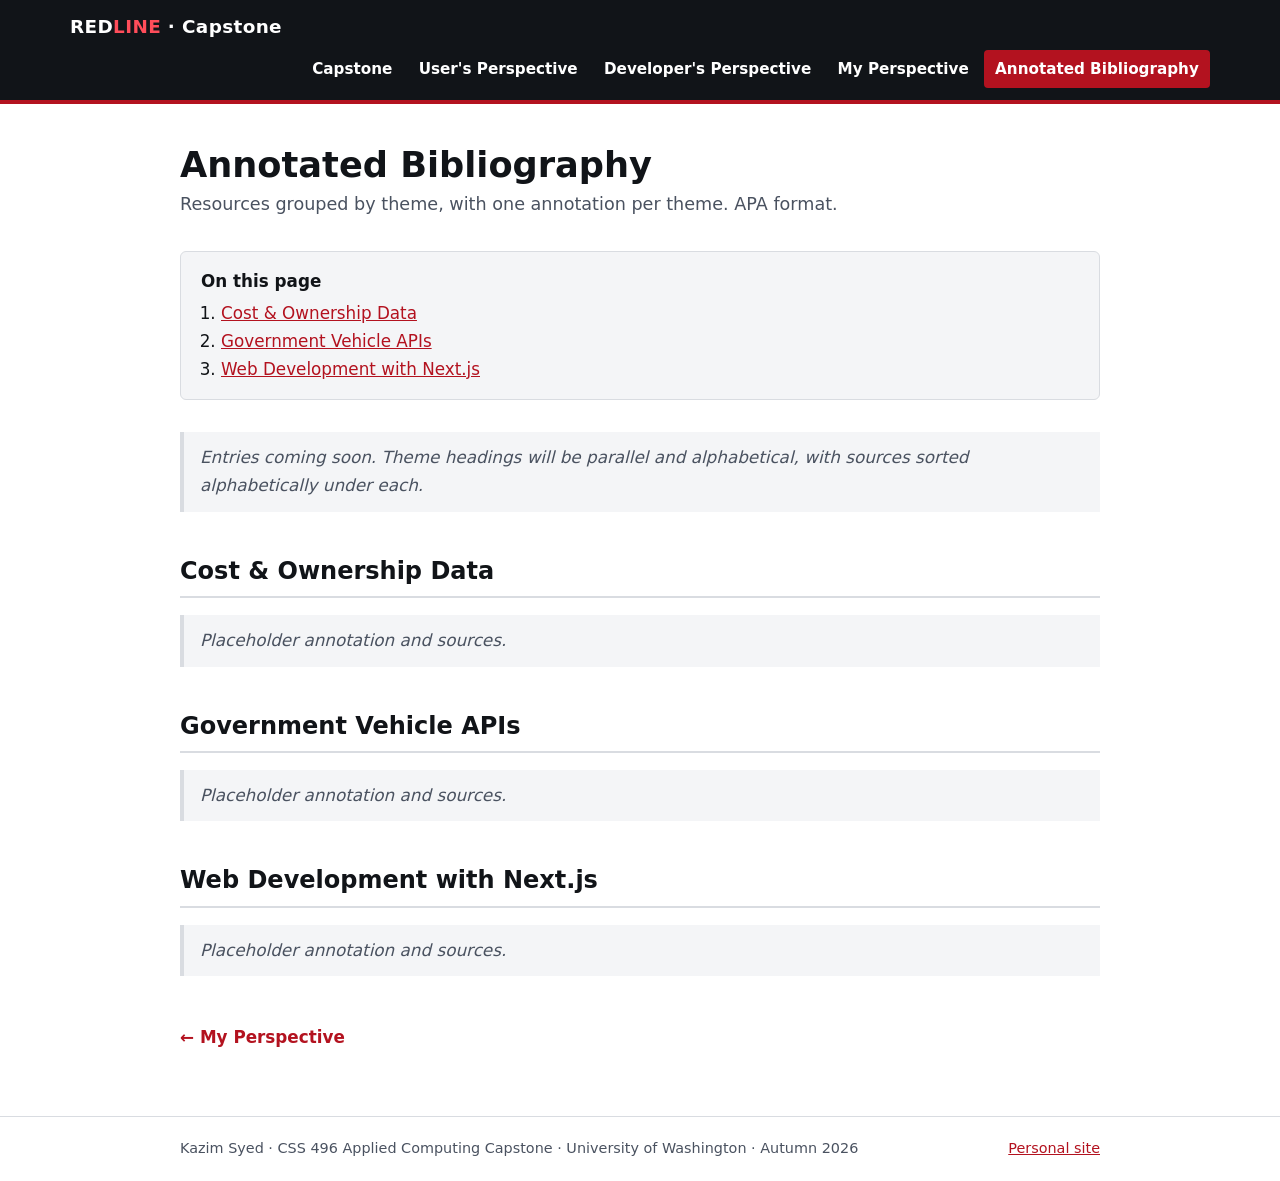
==== annotated-bibliography.html @ 85782f32 "Add files via upload" ====
<!DOCTYPE html>
<html lang="en">
<head>
  <meta charset="UTF-8">
  <meta name="viewport" content="width=device-width, initial-scale=1.0">
  <title>Annotated Bibliography | Redline Capstone</title>
  <meta name="description" content="Kazim Syed's CSS 496 capstone portfolio for Redline, a web app that shows used car buyers the true 5-year cost of owning a car.">
  <link rel="stylesheet" href="style.css">
</head>
<body>
  <a class="skip" href="#main">Skip to content</a>
  <header class="site-header">
    <div class="header-inner">
      <a class="brand" href="index.html">RED<span>LINE</span> &middot; Capstone</a>
      <nav class="nav" aria-label="Portfolio pages">
        <ul>
        <li><a href="index.html">Capstone</a></li>
        <li><a href="users-perspective.html">User's Perspective</a></li>
        <li><a href="developers-perspective.html">Developer's Perspective</a></li>
        <li><a href="my-perspective.html">My Perspective</a></li>
        <li><a href="annotated-bibliography.html" aria-current="page">Annotated Bibliography</a></li>
        </ul>
      </nav>
    </div>
  </header>

  <main id="main">
    <h1 class="page-title">Annotated Bibliography</h1>
    <p class="page-sub">Resources grouped by theme, with one annotation per theme. APA format.</p>
    <div class="toc">
      <strong>On this page</strong>
      <ol>
        <li><a href="#cost-data">Cost &amp; Ownership Data</a></li>
        <li><a href="#government-apis">Government Vehicle APIs</a></li>
        <li><a href="#web-development">Web Development with Next.js</a></li>
      </ol>
    </div>
    <p class="placeholder">Entries coming soon. Theme headings will be parallel and alphabetical, with sources sorted alphabetically under each.</p>
    <h2 id="cost-data">Cost &amp; Ownership Data</h2>
    <p class="placeholder">Placeholder annotation and sources.</p>

    <h2 id="government-apis">Government Vehicle APIs</h2>
    <p class="placeholder">Placeholder annotation and sources.</p>

    <h2 id="web-development">Web Development with Next.js</h2>
    <p class="placeholder">Placeholder annotation and sources.</p>
    <nav class="pager" aria-label="Previous and next page"><a href="my-perspective.html">&larr; My Perspective</a><span></span></nav>
  </main>

  <footer>
    <div class="inner">
      <span>Kazim Syed &middot; CSS 496 Applied Computing Capstone &middot; University of Washington &middot; Autumn 2026</span>
      <a href="https://kazi7107.github.io/">Personal site</a>
    </div>
  </footer>
</body>
</html>
---- style.css ----
:root {
  --ink: #111418;
  --muted: #4a5260;
  --paper: #ffffff;
  --soft: #f4f5f7;
  --line: #d9dce1;
  --red: #b3121f;
  --red-dark: #8a0d17;
  --max: 960px;
  --wide: 1180px;
}

* { box-sizing: border-box; }

html { scroll-behavior: smooth; }

body {
  margin: 0;
  font-family: system-ui, -apple-system, "Segoe UI", Roboto, Arial, sans-serif;
  font-size: 1.05rem;
  line-height: 1.65;
  color: var(--ink);
  background: var(--paper);
}

a { color: var(--red); }
a:hover { color: var(--red-dark); }

.skip {
  position: absolute; left: -999px; top: 0;
  background: var(--ink); color: #fff; padding: .5rem 1rem; z-index: 10;
}
.skip:focus { left: 0; }

/* ---------- Header + nav ---------- */
.site-header {
  background: var(--ink);
  color: #fff;
  border-bottom: 4px solid var(--red);
  position: sticky; top: 0; z-index: 5;
}
.header-inner {
  max-width: var(--wide);
  margin: 0 auto;
  padding: .75rem 1.25rem;
  display: flex; flex-wrap: wrap; align-items: center; gap: .5rem 1.5rem;
}
.brand {
  color: #fff; text-decoration: none; font-weight: 800;
  letter-spacing: .02em; font-size: 1.15rem;
}
.brand span { color: #ff4d5a; }
.brand:hover { color: #fff; }

.nav { margin-left: auto; }
.nav ul {
  list-style: none; margin: 0; padding: 0;
  display: flex; flex-wrap: wrap; gap: .25rem;
}
.nav a {
  display: block; padding: .4rem .7rem; border-radius: 4px;
  color: #fff; text-decoration: none; font-weight: 600; font-size: .95rem;
}
.nav a:hover, .nav a:focus-visible { background: #2a2f37; color: #fff; }
.nav a[aria-current="page"] { background: var(--red); color: #fff; }

/* ---------- Page body ---------- */
main {
  max-width: var(--max);
  margin: 0 auto;
  padding: 2.5rem 1.25rem 4rem;
}
.page-title { font-size: 2.2rem; line-height: 1.2; margin: 0 0 .25rem; }
.page-sub { color: var(--muted); margin: 0 0 2rem; font-size: 1.1rem; }

h2 { font-size: 1.5rem; margin: 2.5rem 0 .5rem; padding-bottom: .3rem; border-bottom: 2px solid var(--line); }
h3 { font-size: 1.15rem; margin: 1.5rem 0 .25rem; }

.placeholder {
  background: var(--soft);
  border-left: 4px solid var(--line);
  padding: .75rem 1rem;
  color: var(--muted);
  font-style: italic;
}

/* On-page section menu */
.toc {
  background: var(--soft);
  border: 1px solid var(--line);
  border-radius: 6px;
  padding: 1rem 1.25rem;
  margin-bottom: 2rem;
}
.toc strong { display: block; margin-bottom: .25rem; }
.toc ol { margin: 0; padding-left: 1.25rem; }

/* ---------- Landing ---------- */
.hero {
  display: grid; gap: 2rem; align-items: center;
  grid-template-columns: 1.3fr 1fr;
  margin-bottom: 2.5rem;
}
.hero .kicker { color: var(--red); font-weight: 700; text-transform: uppercase; letter-spacing: .08em; font-size: .85rem; margin: 0; }
.hero h1 { font-size: 2.8rem; line-height: 1.1; margin: .25rem 0 .75rem; }
.hero p { margin: 0 0 1rem; }
.hero-art {
  background: var(--ink); color: #fff; border-radius: 8px; padding: 1.5rem;
  font-variant-numeric: tabular-nums;
}
.hero-art .big { font-size: 2.4rem; font-weight: 800; color: #ff4d5a; }
.hero-art .row { display: flex; justify-content: space-between; border-bottom: 1px solid #2f343c; padding: .35rem 0; font-size: .95rem; }

.cards {
  display: grid; gap: 1rem;
  grid-template-columns: repeat(auto-fit, minmax(200px, 1fr));
}
.card {
  display: block; text-decoration: none; color: var(--ink);
  border: 2px solid var(--line); border-radius: 8px; padding: 1.1rem 1.2rem;
  transition: border-color .15s, transform .15s;
}
.card:hover, .card:focus-visible { border-color: var(--red); color: var(--ink); transform: translateY(-2px); }
.card h2 { font-size: 1.15rem; margin: 0 0 .35rem; border: 0; padding: 0; color: var(--red); }
.card p { margin: 0; font-size: .95rem; color: var(--muted); }

.meta { margin-top: 2.5rem; color: var(--muted); font-size: .95rem; }

/* ---------- Footer ---------- */
footer {
  border-top: 1px solid var(--line);
  color: var(--muted);
  font-size: .9rem;
}
footer .inner { max-width: var(--max); margin: 0 auto; padding: 1.25rem; display: flex; flex-wrap: wrap; justify-content: space-between; gap: .5rem; }
.pager { display: flex; justify-content: space-between; gap: 1rem; margin-top: 3rem; }
.pager a { font-weight: 600; text-decoration: none; }

@media (max-width: 720px) {
  .hero { grid-template-columns: 1fr; }
  .hero h1 { font-size: 2.2rem; }
  .nav { margin-left: 0; width: 100%; }
  .site-header { position: static; }
}
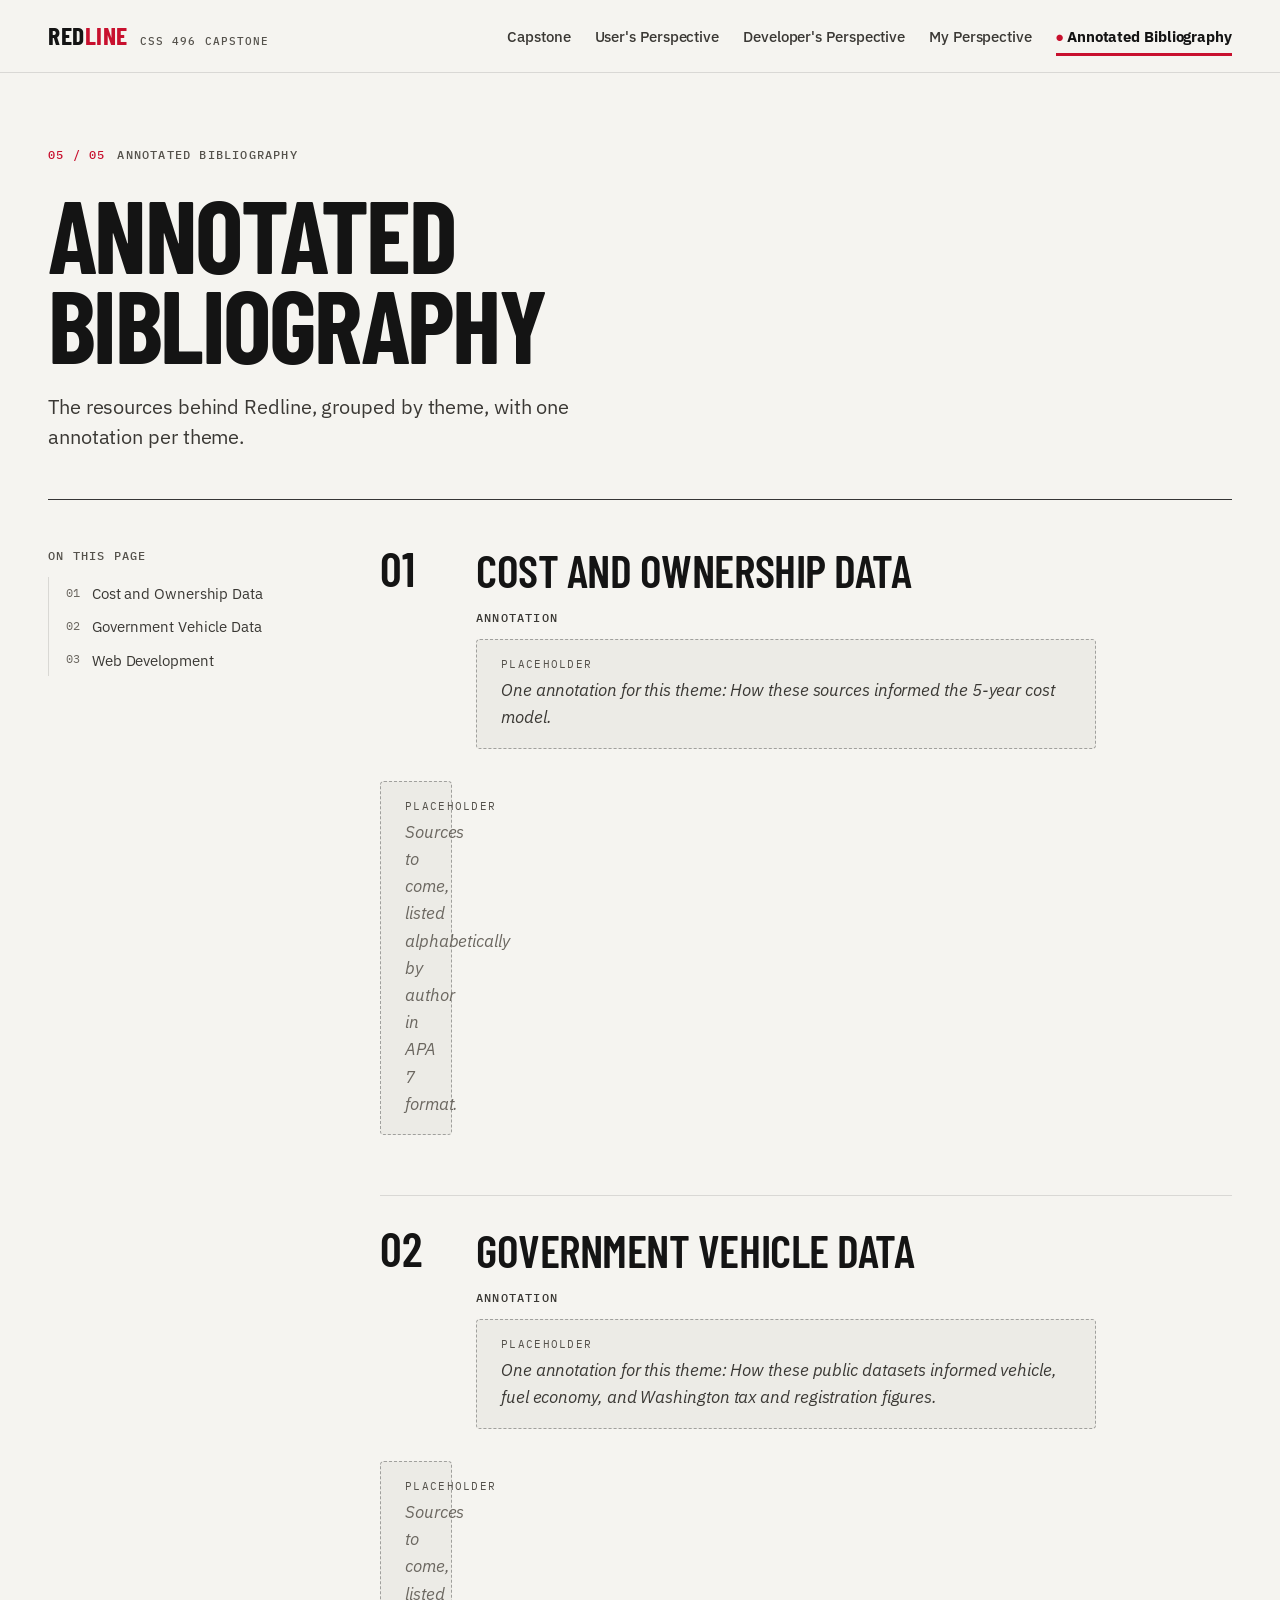
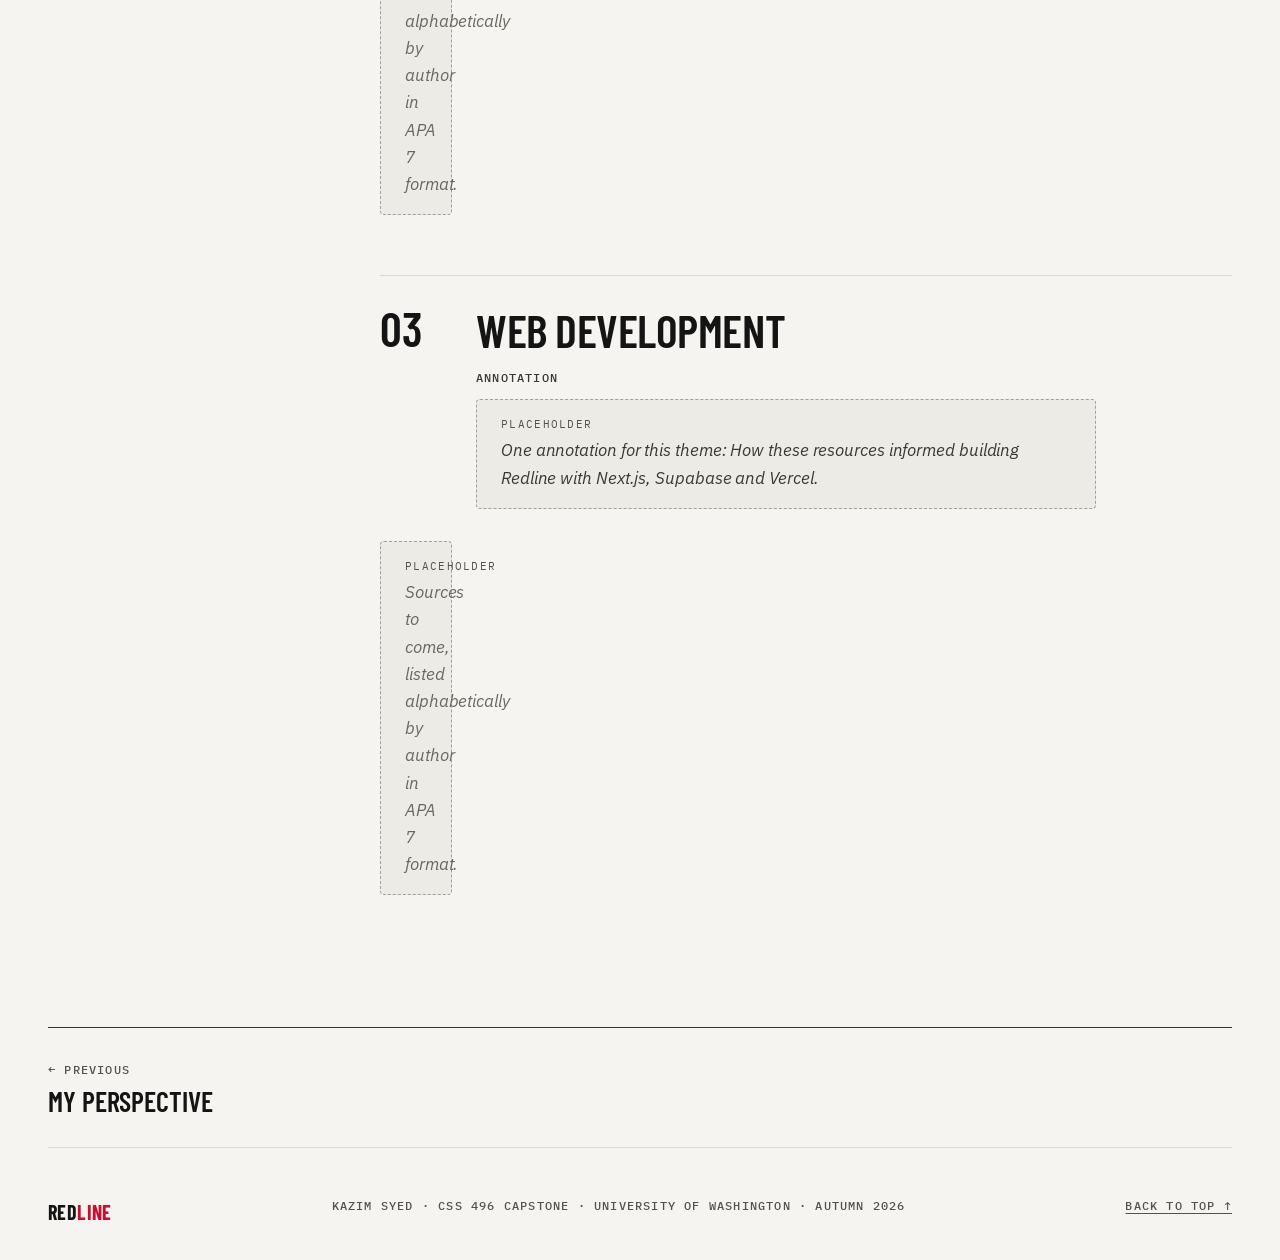
==== commit 207940fc: "Build Redline capstone portfolio: 5 pages, shared nav, brand styles Co-Authored-By: Claude Opus 5.5 " ====
--- a/annotated-bibliography.html
+++ b/annotated-bibliography.html
@@ -2,55 +2,93 @@
 <html lang="en">
 <head>
   <meta charset="UTF-8">
-  <meta name="viewport" content="width=device-width, initial-scale=1.0">
-  <title>Annotated Bibliography | Redline Capstone</title>
-  <meta name="description" content="Kazim Syed's CSS 496 capstone portfolio for Redline, a web app that shows used car buyers the true 5-year cost of owning a car.">
+  <meta name="viewport" content="width=device-width, initial-scale=1">
+  <title>Annotated Bibliography · Redline Capstone · Kazim Syed</title>
+  <meta name="description" content="Annotated Bibliography: The resources behind Redline, grouped by theme, with one annotation per theme.">
+  <meta name="theme-color" content="#f5f4f0">
+  <link rel="icon" href="data:image/svg+xml,%3Csvg xmlns='http://www.w3.org/2000/svg' viewBox='0 0 32 32'%3E%3Crect width='32' height='32' fill='%23141414'/%3E%3Crect x='6' y='20' width='20' height='3' fill='%23c8102e'/%3E%3C/svg%3E">
+  <link rel="preconnect" href="https://fonts.googleapis.com">
+  <link rel="preconnect" href="https://fonts.gstatic.com" crossorigin>
+  <link rel="stylesheet" href="https://fonts.googleapis.com/css2?family=Barlow+Condensed:wght@500;600;700&family=IBM+Plex+Mono:wght@400;500&family=IBM+Plex+Sans:ital,wght@0,400;0,500;0,600;0,700;1,400&display=swap">
   <link rel="stylesheet" href="style.css">
 </head>
 <body>
-  <a class="skip" href="#main">Skip to content</a>
+  <a class="skip" href="#main">Skip to main content</a>
   <header class="site-header">
-    <div class="header-inner">
-      <a class="brand" href="index.html">RED<span>LINE</span> &middot; Capstone</a>
+    <div class="wrap">
+      <a class="brand" href="index.html" aria-label="Redline Capstone, home">
+        <span class="brand-mark">Red<span>line</span></span>
+        <span class="label">CSS 496 Capstone</span>
+      </a>
       <nav class="nav" aria-label="Portfolio pages">
         <ul>
-        <li><a href="index.html">Capstone</a></li>
-        <li><a href="users-perspective.html">User's Perspective</a></li>
-        <li><a href="developers-perspective.html">Developer's Perspective</a></li>
-        <li><a href="my-perspective.html">My Perspective</a></li>
-        <li><a href="annotated-bibliography.html" aria-current="page">Annotated Bibliography</a></li>
+          <li><a href="index.html">Capstone</a></li>
+          <li><a href="users-perspective.html">User's Perspective</a></li>
+          <li><a href="developers-perspective.html">Developer's Perspective</a></li>
+          <li><a href="my-perspective.html">My Perspective</a></li>
+          <li><a href="annotated-bibliography.html" aria-current="page">Annotated Bibliography</a></li>
         </ul>
       </nav>
     </div>
   </header>
 
   <main id="main">
-    <h1 class="page-title">Annotated Bibliography</h1>
-    <p class="page-sub">Resources grouped by theme, with one annotation per theme. APA format.</p>
-    <div class="toc">
-      <strong>On this page</strong>
-      <ol>
-        <li><a href="#cost-data">Cost &amp; Ownership Data</a></li>
-        <li><a href="#government-apis">Government Vehicle APIs</a></li>
-        <li><a href="#web-development">Web Development with Next.js</a></li>
-      </ol>
+    <header class="page-head wrap">
+      <p class="label"><b>05 / 05</b> <span>Annotated Bibliography</span></p>
+      <h1>Annotated Bibliography</h1>
+      <p class="subtitle">The resources behind Redline, grouped by theme, with one annotation per theme.</p>
+    </header>
+
+    <div class="doc wrap">
+      <nav class="toc" aria-labelledby="toc-title">
+        <h2 id="toc-title">On this page</h2>
+        <ol>
+            <li><a href="#cost-and-ownership-data">Cost and Ownership Data</a></li>
+            <li><a href="#government-vehicle-data">Government Vehicle Data</a></li>
+            <li><a href="#web-development">Web Development</a></li>
+        </ol>
+      </nav>
+
+      <div class="sections">
+        <section class="sec" id="cost-and-ownership-data" aria-labelledby="cost-and-ownership-data-h">
+          <h2 id="cost-and-ownership-data-h">Cost and Ownership Data</h2>
+          <p class="label tag">Annotation</p>
+          <p class="placeholder">One annotation for this theme: How these sources informed the 5-year cost model.</p>
+          <ul class="sources" aria-label="Sources for Cost and Ownership Data, APA, alphabetical">
+            <li class="placeholder">Sources to come, listed alphabetically by author in APA 7 format.</li>
+          </ul>
+        </section>
+        <section class="sec" id="government-vehicle-data" aria-labelledby="government-vehicle-data-h">
+          <h2 id="government-vehicle-data-h">Government Vehicle Data</h2>
+          <p class="label tag">Annotation</p>
+          <p class="placeholder">One annotation for this theme: How these public datasets informed vehicle, fuel economy, and Washington tax and registration figures.</p>
+          <ul class="sources" aria-label="Sources for Government Vehicle Data, APA, alphabetical">
+            <li class="placeholder">Sources to come, listed alphabetically by author in APA 7 format.</li>
+          </ul>
+        </section>
+        <section class="sec" id="web-development" aria-labelledby="web-development-h">
+          <h2 id="web-development-h">Web Development</h2>
+          <p class="label tag">Annotation</p>
+          <p class="placeholder">One annotation for this theme: How these resources informed building Redline with Next.js, Supabase and Vercel.</p>
+          <ul class="sources" aria-label="Sources for Web Development, APA, alphabetical">
+            <li class="placeholder">Sources to come, listed alphabetically by author in APA 7 format.</li>
+          </ul>
+        </section>
+      </div>
     </div>
-    <p class="placeholder">Entries coming soon. Theme headings will be parallel and alphabetical, with sources sorted alphabetically under each.</p>
-    <h2 id="cost-data">Cost &amp; Ownership Data</h2>
-    <p class="placeholder">Placeholder annotation and sources.</p>
 
-    <h2 id="government-apis">Government Vehicle APIs</h2>
-    <p class="placeholder">Placeholder annotation and sources.</p>
-
-    <h2 id="web-development">Web Development with Next.js</h2>
-    <p class="placeholder">Placeholder annotation and sources.</p>
-    <nav class="pager" aria-label="Previous and next page"><a href="my-perspective.html">&larr; My Perspective</a><span></span></nav>
+    <nav class="wrap" aria-label="Previous and next page">
+      <div class="pager">
+        <a class="prev" href="my-perspective.html"><span class="label">&larr; Previous</span><strong>My Perspective</strong></a>
+      </div>
+    </nav>
   </main>
 
-  <footer>
-    <div class="inner">
-      <span>Kazim Syed &middot; CSS 496 Applied Computing Capstone &middot; University of Washington &middot; Autumn 2026</span>
-      <a href="https://kazi7107.github.io/">Personal site</a>
+  <footer class="site-footer">
+    <div class="wrap">
+      <span class="footer-mark">Red<span>line</span></span>
+      <p class="label">Kazim Syed &middot; CSS 496 Capstone &middot; University of Washington &middot; Autumn 2026</p>
+      <p class="label"><a href="#main">Back to top &uarr;</a></p>
     </div>
   </footer>
 </body>
--- a/style.css
+++ b/style.css
@@ -1,144 +1,376 @@
+/* =========================================================
+   Redline · Capstone portfolio
+   Kazim Syed · CSS 496 · University of Washington
+   Plain CSS, no build step. Brand: light paper, near-black ink,
+   one red accent used sparingly (the "redline").
+   ========================================================= */
+
+/* ---------- 1. Design tokens ---------- */
 :root {
-  --ink: #111418;
-  --muted: #4a5260;
-  --paper: #ffffff;
-  --soft: #f4f5f7;
-  --line: #d9dce1;
-  --red: #b3121f;
-  --red-dark: #8a0d17;
-  --max: 960px;
-  --wide: 1180px;
-}
-
-* { box-sizing: border-box; }
-
-html { scroll-behavior: smooth; }
-
+  /* Color (all text pairs meet WCAG AA on --paper) */
+  --paper: #f5f4f0;        /* page background, never pure white */
+  --paper-2: #ecebe6;      /* quiet panels */
+  --card: #fbfaf7;         /* raised surfaces */
+  --ink: #141414;          /* primary text, 16.7:1 */
+  --ink-2: #3a3834;        /* secondary text */
+  --muted: #55524c;        /* captions & labels, 7.0:1 */
+  --faint: #6b6760;        /* placeholder text, 5.1:1 */
+  --line: rgba(20, 20, 20, 0.12);
+  --line-strong: rgba(20, 20, 20, 0.85);
+  --red: #c8102e;          /* accent, 5.3:1, used sparingly */
+
+  /* Type */
+  --display: "Barlow Condensed", "Arial Narrow", sans-serif;
+  --body: "IBM Plex Sans", system-ui, -apple-system, "Segoe UI", sans-serif;
+  --mono: "IBM Plex Mono", ui-monospace, "SFMono-Regular", Menlo, monospace;
+
+  --fs-hero: min(calc((100vw - 2 * var(--gutter)) / 2.9), calc((var(--max) - 6rem) / 2.9));
+  --fs-h1: clamp(3rem, 8vw, 7rem);
+  --fs-h2: clamp(1.9rem, 3.6vw, 2.9rem);
+  --fs-h3: clamp(1.4rem, 2.2vw, 1.75rem);
+  --fs-lead: clamp(1.15rem, 1.6vw, 1.4rem);
+  --fs-body: clamp(1.0625rem, 1.1vw, 1.125rem);
+  --fs-label: 0.75rem;
+
+  /* Space (8pt-ish scale) */
+  --s-1: 0.25rem; --s-2: 0.5rem; --s-3: 0.75rem; --s-4: 1rem;
+  --s-5: 1.5rem; --s-6: 2rem; --s-7: 3rem; --s-8: 4.5rem; --s-9: 7rem;
+
+  --gutter: clamp(1rem, 4vw, 3rem);
+  --max: 1280px;
+
+  /* Motion */
+  --ease-out: cubic-bezier(0.16, 1, 0.3, 1);
+  --ease-io: cubic-bezier(0.76, 0, 0.24, 1);
+}
+
+/* ---------- 2. Base ---------- */
+*, *::before, *::after { box-sizing: border-box; }
+html { -webkit-text-size-adjust: 100%; scroll-behavior: smooth; scroll-padding-top: var(--s-6); }
 body {
   margin: 0;
-  font-family: system-ui, -apple-system, "Segoe UI", Roboto, Arial, sans-serif;
-  font-size: 1.05rem;
-  line-height: 1.65;
+  background: var(--paper);
   color: var(--ink);
+  font-family: var(--body);
+  font-size: var(--fs-body);
+  line-height: 1.6;
+  letter-spacing: -0.005em;
+  -webkit-font-smoothing: antialiased;
+  text-rendering: optimizeLegibility;
+}
+img { max-width: 100%; height: auto; display: block; }
+a { color: inherit; }
+h1, h2, h3 { margin: 0; font-family: var(--display); font-weight: 600; line-height: 0.95; letter-spacing: -0.01em; text-transform: uppercase; }
+p { margin: 0; }
+::selection { background: var(--ink); color: var(--paper); }
+
+:focus-visible { outline: 3px solid var(--red); outline-offset: 3px; border-radius: 2px; }
+
+.label {
+  font-family: var(--mono);
+  font-size: var(--fs-label);
+  font-weight: 500;
+  letter-spacing: 0.1em;
+  text-transform: uppercase;
+  color: var(--muted);
+}
+
+.wrap { width: 100%; max-width: var(--max); margin-inline: auto; padding-inline: var(--gutter); }
+
+.skip {
+  position: absolute; left: var(--s-4); top: -100px; z-index: 100;
+  background: var(--ink); color: var(--paper); padding: var(--s-3) var(--s-4);
+  font-family: var(--mono); font-size: 0.85rem; text-decoration: none;
+}
+.skip:focus { top: var(--s-4); }
+
+/* ---------- 3. Header & navigation (identical on every page) ---------- */
+.site-header {
+  border-bottom: 1px solid var(--line);
   background: var(--paper);
 }
-
-a { color: var(--red); }
-a:hover { color: var(--red-dark); }
-
-.skip {
-  position: absolute; left: -999px; top: 0;
-  background: var(--ink); color: #fff; padding: .5rem 1rem; z-index: 10;
-}
-.skip:focus { left: 0; }
-
-/* ---------- Header + nav ---------- */
-.site-header {
-  background: var(--ink);
-  color: #fff;
-  border-bottom: 4px solid var(--red);
-  position: sticky; top: 0; z-index: 5;
-}
-.header-inner {
-  max-width: var(--wide);
-  margin: 0 auto;
-  padding: .75rem 1.25rem;
-  display: flex; flex-wrap: wrap; align-items: center; gap: .5rem 1.5rem;
+.site-header .wrap {
+  display: flex; align-items: center; justify-content: space-between;
+  gap: var(--s-5); min-height: 72px;
 }
 .brand {
-  color: #fff; text-decoration: none; font-weight: 800;
-  letter-spacing: .02em; font-size: 1.15rem;
-}
-.brand span { color: #ff4d5a; }
-.brand:hover { color: #fff; }
-
-.nav { margin-left: auto; }
+  display: inline-flex; align-items: baseline; gap: var(--s-3);
+  text-decoration: none; white-space: nowrap;
+}
+.brand-mark {
+  font-family: var(--display); font-weight: 700; font-size: 1.6rem;
+  letter-spacing: 0.02em; text-transform: uppercase; line-height: 1;
+}
+.brand-mark span { color: var(--red); }
+.brand .label { font-size: 0.7rem; }
+
 .nav ul {
+  display: flex; flex-wrap: wrap; gap: var(--s-1) var(--s-5);
   list-style: none; margin: 0; padding: 0;
-  display: flex; flex-wrap: wrap; gap: .25rem;
 }
 .nav a {
-  display: block; padding: .4rem .7rem; border-radius: 4px;
-  color: #fff; text-decoration: none; font-weight: 600; font-size: .95rem;
-}
-.nav a:hover, .nav a:focus-visible { background: #2a2f37; color: #fff; }
-.nav a[aria-current="page"] { background: var(--red); color: #fff; }
-
-/* ---------- Page body ---------- */
-main {
-  max-width: var(--max);
-  margin: 0 auto;
-  padding: 2.5rem 1.25rem 4rem;
-}
-.page-title { font-size: 2.2rem; line-height: 1.2; margin: 0 0 .25rem; }
-.page-sub { color: var(--muted); margin: 0 0 2rem; font-size: 1.1rem; }
-
-h2 { font-size: 1.5rem; margin: 2.5rem 0 .5rem; padding-bottom: .3rem; border-bottom: 2px solid var(--line); }
-h3 { font-size: 1.15rem; margin: 1.5rem 0 .25rem; }
-
+  position: relative; display: inline-block;
+  padding: var(--s-3) 0;
+  font-family: var(--body); font-size: 0.95rem; font-weight: 500;
+  color: var(--ink-2); text-decoration: none; white-space: nowrap;
+}
+.nav a::after {
+  content: ""; position: absolute; left: 0; right: 0; bottom: 4px; height: 2px;
+  background: var(--ink); transform: scaleX(0); transform-origin: right;
+  transition: transform 400ms var(--ease-out);
+}
+.nav a:hover { color: var(--ink); }
+.nav a:hover::after { transform: scaleX(1); transform-origin: left; }
+
+/* Current page: bold weight + thick red underline + "●" marker.
+   Meaning never rests on color alone. */
+.nav a[aria-current="page"] { color: var(--ink); font-weight: 700; }
+.nav a[aria-current="page"]::before {
+  content: "●"; color: var(--red); font-size: 0.55em; margin-right: 0.45em;
+  vertical-align: 0.25em;
+}
+.nav a[aria-current="page"]::after { background: var(--red); height: 3px; transform: scaleX(1); }
+
+/* Mobile: nav stays fully visible (no hidden menu) as a tidy 2-column grid. */
+@media (max-width: 960px) {
+  .site-header .wrap { flex-direction: column; align-items: stretch; gap: 0; padding-block: var(--s-4) var(--s-2); }
+  .nav ul { display: grid; grid-template-columns: 1fr 1fr; gap: 0 var(--s-4); margin-top: var(--s-2); }
+  .nav li { border-top: 1px solid var(--line); }
+  .nav a { display: block; padding: 0.6rem 0; font-size: 0.9rem; white-space: normal; line-height: 1.25; }
+  .nav a::after { bottom: 0; right: auto; width: 2.5rem; }
+  .nav li:first-child { grid-column: 1 / -1; }
+}
+
+/* ---------- 4. Landing hero ---------- */
+.hero { padding-block: var(--s-8) var(--s-7); position: relative; }
+.hero .label { display: block; margin-bottom: var(--s-5); }
+.hero-title {
+  font-size: var(--fs-hero); font-weight: 700; line-height: 0.8;
+  letter-spacing: -0.035em; margin-left: -0.04em;
+}
+.hero-title span { display: inline-block; }
+
+/* The "redline": a single tachometer-style rule with tick marks */
+.redline {
+  position: relative; height: 22px; margin-block: var(--s-6) var(--s-6);
+  background:
+    repeating-linear-gradient(90deg, var(--line-strong) 0 1px, transparent 1px 10%) bottom / 100% 10px no-repeat,
+    repeating-linear-gradient(90deg, var(--line) 0 1px, transparent 1px 2%) bottom / 100% 6px no-repeat;
+  border-bottom: 1px solid var(--line-strong);
+}
+.redline::after {
+  content: ""; position: absolute; right: 0; bottom: -1px; width: 20%; height: 22px;
+  background:
+    repeating-linear-gradient(90deg, var(--red) 0 2px, transparent 2px 10%) bottom / 100% 22px no-repeat;
+  border-bottom: 3px solid var(--red);
+}
+.redline-tag {
+  position: absolute; right: 0; top: -1.6rem;
+  font-family: var(--mono); font-size: 0.68rem; letter-spacing: 0.1em; text-transform: uppercase; color: var(--red);
+}
+
+.hero-grid {
+  display: grid; grid-template-columns: minmax(0, 7fr) minmax(0, 5fr);
+  gap: var(--s-7); align-items: end;
+}
+.hook {
+  font-family: var(--display); font-weight: 500; text-transform: none;
+  font-size: clamp(2.2rem, 5vw, 4.25rem); line-height: 1; letter-spacing: -0.015em;
+}
+.hook em { font-style: normal; color: var(--red); }
+.hero-copy { display: grid; gap: var(--s-4); color: var(--ink-2); font-size: var(--fs-lead); line-height: 1.5; max-width: 34ch; }
+.hero .byline {
+  margin-top: var(--s-7); padding-top: var(--s-4); border-top: 1px solid var(--line);
+  display: flex; flex-wrap: wrap; gap: var(--s-2) var(--s-3);
+}
+.byline span { white-space: nowrap; }
+.byline span + span::before { content: "·"; margin-right: var(--s-3); color: var(--faint); }
+
+/* ---------- 5. Six costs strip ---------- */
+.costs { padding-block: var(--s-8); position: relative; }
+.costs::before { content: ""; position: absolute; top: 0; left: var(--gutter); right: var(--gutter); height: 1px; background: var(--line); }
+.section-head { display: grid; grid-template-columns: minmax(0, 4fr) minmax(0, 8fr); gap: var(--s-6); margin-bottom: var(--s-7); }
+.section-head h2 { font-size: var(--fs-h2); }
+.section-head p { color: var(--ink-2); max-width: 52ch; font-size: var(--fs-lead); line-height: 1.5; }
+.cost-list {
+  list-style: none; margin: 0; padding: 0;
+  display: grid; grid-template-columns: repeat(3, minmax(0, 1fr));
+  border-top: 1px solid var(--line-strong);
+}
+.cost-list li {
+  padding: var(--s-5) var(--s-5) var(--s-6) 0;
+  border-bottom: 1px solid var(--line);
+  display: grid; gap: var(--s-2); align-content: start;
+}
+.cost-list li:not(:nth-child(3n + 1)) { padding-left: var(--s-5); border-left: 1px solid var(--line); }
+.cost-num { font-family: var(--mono); font-size: var(--fs-label); color: var(--muted); letter-spacing: 0.1em; }
+.cost-name { font-family: var(--display); font-weight: 600; font-size: var(--fs-h3); text-transform: uppercase; line-height: 1; }
+.cost-list p { color: var(--muted); font-size: 0.95rem; line-height: 1.5; }
+.cost-list li.is-sticker .cost-name { color: var(--muted); text-decoration: line-through; text-decoration-thickness: 2px; }
+
+/* ---------- 6. Screenshot slot ---------- */
+.shot { padding-block: 0 var(--s-8); }
+.shot figure { margin: 0; }
+.shot-frame {
+  aspect-ratio: 16 / 9; width: 100%;
+  border: 2px dashed rgba(20, 20, 20, 0.35); border-radius: 6px;
+  background:
+    linear-gradient(var(--paper-2), var(--paper-2)) padding-box;
+  display: grid; place-items: center; text-align: center; padding: var(--s-5);
+}
+.shot-frame p { font-family: var(--mono); font-size: 0.85rem; color: var(--faint); font-style: italic; max-width: 40ch; }
+.shot figcaption { margin-top: var(--s-3); display: flex; justify-content: space-between; gap: var(--s-4); flex-wrap: wrap; }
+
+/* ---------- 7. Page cards ---------- */
+.explore { padding-block: var(--s-8); background: var(--ink); color: var(--paper); }
+.explore .section-head p { color: rgba(245, 244, 240, 0.78); }
+.explore .label { color: rgba(245, 244, 240, 0.72); }
+.cards {
+  list-style: none; margin: 0; padding: 0;
+  display: grid; grid-template-columns: repeat(2, minmax(0, 1fr)); gap: 1px;
+  background: rgba(245, 244, 240, 0.18); border: 1px solid rgba(245, 244, 240, 0.18);
+}
+.card a {
+  position: relative; display: grid; grid-template-rows: auto 1fr auto; gap: var(--s-5);
+  min-height: 18rem; height: 100%; padding: var(--s-6);
+  background: var(--ink); color: var(--paper); text-decoration: none;
+  overflow: hidden; transition: background-color 400ms var(--ease-out);
+}
+.card a::before {   /* red line sweeps in on hover */
+  content: ""; position: absolute; left: 0; top: 0; height: 4px; width: 100%;
+  background: var(--red); transform: scaleX(0); transform-origin: left;
+  transition: transform 600ms var(--ease-out);
+}
+.card-top { display: flex; justify-content: space-between; align-items: baseline; }
+.card-num { font-family: var(--display); font-weight: 600; font-size: 3.5rem; line-height: 0.8; color: rgba(245, 244, 240, 0.35); transition: color 400ms var(--ease-out); }
+.card h3 { font-size: clamp(2rem, 3.4vw, 3rem); align-self: end; }
+.card p { color: rgba(245, 244, 240, 0.78); max-width: 38ch; }
+.card-go {
+  font-family: var(--mono); font-size: var(--fs-label); letter-spacing: 0.1em; text-transform: uppercase;
+  display: inline-flex; gap: var(--s-2); align-items: center;
+}
+.card-go .arrow { display: inline-block; transition: transform 400ms var(--ease-out); }
+@media (hover: hover) {
+  .card a:hover { background: #1d1c1a; }
+  .card a:hover::before { transform: scaleX(1); }
+  .card a:hover .card-num { color: var(--paper); }
+  .card a:hover .arrow { transform: translateX(6px); }
+}
+.card a:focus-visible { outline-offset: -6px; }
+
+/* ---------- 8. Interior page header ---------- */
+.page-head { padding-block: var(--s-8) var(--s-7); position: relative; }
+.page-head::after { content: ""; position: absolute; bottom: 0; left: var(--gutter); right: var(--gutter); height: 1px; background: var(--line-strong); }
+.page-head .label { display: flex; gap: var(--s-3); margin-bottom: var(--s-5); }
+.page-head .label b { color: var(--red); font-weight: 500; }
+.page-head h1 { font-size: var(--fs-h1); font-weight: 700; line-height: 0.88; letter-spacing: -0.025em; max-width: 14ch; }
+.subtitle { margin-top: var(--s-5); font-size: var(--fs-lead); color: var(--ink-2); max-width: 46ch; line-height: 1.45; }
+
+/* ---------- 9. Interior layout: sticky "On this page" + sections ---------- */
+.doc { display: grid; grid-template-columns: minmax(0, 3fr) minmax(0, 9fr); gap: var(--s-7); padding-block: var(--s-7) var(--s-8); }
+.toc { position: sticky; top: var(--s-5); align-self: start; }
+.toc h2 { font-family: var(--mono); font-size: var(--fs-label); font-weight: 500; letter-spacing: 0.1em; color: var(--muted); margin-bottom: var(--s-3); line-height: 1.4; }
+.toc ol { list-style: none; margin: 0; padding: 0; counter-reset: toc; border-left: 1px solid var(--line); }
+.toc li { counter-increment: toc; }
+.toc a {
+  display: flex; gap: var(--s-3); padding: 0.4rem 0 0.4rem var(--s-4); margin-left: -1px;
+  border-left: 2px solid transparent; text-decoration: none; color: var(--ink-2); font-size: 0.95rem; line-height: 1.35;
+  transition: border-color 250ms var(--ease-out), color 250ms var(--ease-out);
+}
+.toc a::before { content: counter(toc, decimal-leading-zero); font-family: var(--mono); font-size: 0.75rem; color: var(--faint); padding-top: 0.15em; }
+.toc a:hover { color: var(--ink); border-left-color: var(--ink); text-decoration: underline; text-underline-offset: 3px; }
+
+.sections { counter-reset: sec; }
+.sec { counter-increment: sec; padding-block: var(--s-6) var(--s-7); border-top: 1px solid var(--line); display: grid; grid-template-columns: 4.5rem minmax(0, 1fr); gap: 0 var(--s-5); }
+.sec:first-child { border-top: 0; padding-top: 0; }
+.sec::before {
+  content: counter(sec, decimal-leading-zero);
+  font-family: var(--display); font-weight: 600; font-size: 3rem; line-height: 0.85; color: var(--ink);
+  grid-row: 1 / span 3;
+}
+.sec.is-final::before { color: var(--red); }
+.sec h2 { font-size: var(--fs-h2); margin-bottom: var(--s-4); }
+.sec > p { color: var(--ink-2); max-width: 62ch; margin-bottom: var(--s-4); }
+.sec .tag { display: inline-block; margin-bottom: var(--s-3); }
+
+/* Placeholder: gray, italic, dashed. Labeled in text, not by color. */
 .placeholder {
-  background: var(--soft);
-  border-left: 4px solid var(--line);
-  padding: .75rem 1rem;
-  color: var(--muted);
+  background: var(--paper-2);
+  border: 1px dashed rgba(20, 20, 20, 0.35);
+  border-radius: 4px;
+  padding: var(--s-4) var(--s-5);
+  color: var(--faint);
   font-style: italic;
-}
-
-/* On-page section menu */
-.toc {
-  background: var(--soft);
-  border: 1px solid var(--line);
-  border-radius: 6px;
-  padding: 1rem 1.25rem;
-  margin-bottom: 2rem;
-}
-.toc strong { display: block; margin-bottom: .25rem; }
-.toc ol { margin: 0; padding-left: 1.25rem; }
-
-/* ---------- Landing ---------- */
-.hero {
-  display: grid; gap: 2rem; align-items: center;
-  grid-template-columns: 1.3fr 1fr;
-  margin-bottom: 2.5rem;
-}
-.hero .kicker { color: var(--red); font-weight: 700; text-transform: uppercase; letter-spacing: .08em; font-size: .85rem; margin: 0; }
-.hero h1 { font-size: 2.8rem; line-height: 1.1; margin: .25rem 0 .75rem; }
-.hero p { margin: 0 0 1rem; }
-.hero-art {
-  background: var(--ink); color: #fff; border-radius: 8px; padding: 1.5rem;
-  font-variant-numeric: tabular-nums;
-}
-.hero-art .big { font-size: 2.4rem; font-weight: 800; color: #ff4d5a; }
-.hero-art .row { display: flex; justify-content: space-between; border-bottom: 1px solid #2f343c; padding: .35rem 0; font-size: .95rem; }
-
-.cards {
-  display: grid; gap: 1rem;
-  grid-template-columns: repeat(auto-fit, minmax(200px, 1fr));
-}
-.card {
-  display: block; text-decoration: none; color: var(--ink);
-  border: 2px solid var(--line); border-radius: 8px; padding: 1.1rem 1.2rem;
-  transition: border-color .15s, transform .15s;
-}
-.card:hover, .card:focus-visible { border-color: var(--red); color: var(--ink); transform: translateY(-2px); }
-.card h2 { font-size: 1.15rem; margin: 0 0 .35rem; border: 0; padding: 0; color: var(--red); }
-.card p { margin: 0; font-size: .95rem; color: var(--muted); }
-
-.meta { margin-top: 2.5rem; color: var(--muted); font-size: .95rem; }
-
-/* ---------- Footer ---------- */
-footer {
-  border-top: 1px solid var(--line);
-  color: var(--muted);
-  font-size: .9rem;
-}
-footer .inner { max-width: var(--max); margin: 0 auto; padding: 1.25rem; display: flex; flex-wrap: wrap; justify-content: space-between; gap: .5rem; }
-.pager { display: flex; justify-content: space-between; gap: 1rem; margin-top: 3rem; }
-.pager a { font-weight: 600; text-decoration: none; }
-
-@media (max-width: 720px) {
-  .hero { grid-template-columns: 1fr; }
-  .hero h1 { font-size: 2.2rem; }
-  .nav { margin-left: 0; width: 100%; }
-  .site-header { position: static; }
-}
+  max-width: 62ch;
+}
+.placeholder::before {
+  content: "Placeholder"; display: block; font-style: normal;
+  font-family: var(--mono); font-size: 0.68rem; letter-spacing: 0.12em; text-transform: uppercase;
+  color: var(--muted); margin-bottom: var(--s-1);
+}
+.placeholder + .placeholder { margin-top: var(--s-3); }
+
+/* Bibliography sources (APA, hanging indent) */
+.sources { list-style: none; margin: var(--s-4) 0 0; padding: 0; max-width: 62ch; }
+.sources li { padding-left: 2em; text-indent: -2em; margin-bottom: var(--s-3); }
+.sources h3 { font-family: var(--mono); font-size: var(--fs-label); font-weight: 500; letter-spacing: 0.1em; color: var(--muted); margin: var(--s-5) 0 var(--s-2); }
+
+/* ---------- 10. Prev / next ---------- */
+.pager { display: grid; grid-template-columns: 1fr 1fr; border-top: 1px solid var(--line-strong); border-bottom: 1px solid var(--line); }
+.pager a { display: grid; gap: var(--s-2); padding: var(--s-6) 0; text-decoration: none; }
+.pager a + a, .pager .next { text-align: right; justify-items: end; }
+.pager .next { grid-column: 2; }
+.pager .prev + .next { border-left: 1px solid var(--line); }
+.pager strong { font-family: var(--display); font-weight: 600; font-size: var(--fs-h3); text-transform: uppercase; line-height: 1; }
+.pager a:hover strong { text-decoration: underline; text-decoration-color: var(--red); text-decoration-thickness: 3px; text-underline-offset: 5px; }
+
+/* ---------- 11. Footer ---------- */
+.site-footer { padding-block: var(--s-7) var(--s-6); }
+.site-footer .wrap { display: flex; justify-content: space-between; gap: var(--s-4); flex-wrap: wrap; }
+.footer-mark { font-family: var(--display); font-weight: 700; font-size: 1.25rem; text-transform: uppercase; letter-spacing: 0.02em; }
+.footer-mark span { color: var(--red); }
+.site-footer a { text-underline-offset: 3px; }
+
+/* ---------- 12. Entrance motion (CSS only, once) ---------- */
+@keyframes rise { from { opacity: 0; transform: translateY(24px); } to { opacity: 1; transform: none; } }
+@keyframes sweep { from { transform: scaleX(0); } to { transform: scaleX(1); } }
+.hero-title span { animation: rise 900ms var(--ease-out) both; }
+.hero-title span:nth-child(2) { animation-delay: 60ms; }
+.hero .redline { transform-origin: left; animation: sweep 1100ms var(--ease-io) 150ms both; }
+.hero-grid, .byline { animation: rise 800ms var(--ease-out) 350ms both; }
+.page-head h1, .page-head .subtitle { animation: rise 800ms var(--ease-out) both; }
+.page-head .subtitle { animation-delay: 80ms; }
+
+@media (prefers-reduced-motion: reduce) {
+  *, *::before, *::after { animation: none !important; transition: none !important; }
+  html { scroll-behavior: auto; }
+}
+
+/* ---------- 13. Responsive ---------- */
+@media (max-width: 960px) {
+  .hero { padding-block: var(--s-7) var(--s-6); }
+  .hero-grid, .section-head { grid-template-columns: 1fr; gap: var(--s-5); }
+  .cost-list { grid-template-columns: repeat(2, minmax(0, 1fr)); }
+  .cost-list li:not(:nth-child(3n + 1)) { padding-left: 0; border-left: 0; }
+  .cost-list li:nth-child(2n) { padding-left: var(--s-4); border-left: 1px solid var(--line); }
+  .doc { grid-template-columns: 1fr; gap: var(--s-6); }
+  .toc { position: static; background: var(--card); border: 1px solid var(--line); padding: var(--s-4) var(--s-5); border-radius: 4px; }
+}
+@media (max-width: 640px) {
+  .cards { grid-template-columns: 1fr; }
+  .card a { min-height: 14rem; padding: var(--s-5); }
+  .sec { grid-template-columns: 1fr; }
+  .sec::before { grid-row: auto; font-size: 2.25rem; margin-bottom: var(--s-3); }
+  .pager { grid-template-columns: 1fr; }
+  .pager .next { grid-column: 1; }
+  .pager .prev + .next { border-left: 0; border-top: 1px solid var(--line); }
+  .hero .byline { flex-direction: column; }
+  .byline span + span::before { content: none; }
+}
+@media (max-width: 420px) {
+  .cost-list { grid-template-columns: 1fr; }
+  .cost-list li:nth-child(2n) { padding-left: 0; border-left: 0; }
+}
+.sources li.placeholder { padding: var(--s-4) var(--s-5); text-indent: 0; }
+.explore + nav .pager { border-top: 0; }
+.card-body { display: grid; gap: var(--s-4); }
